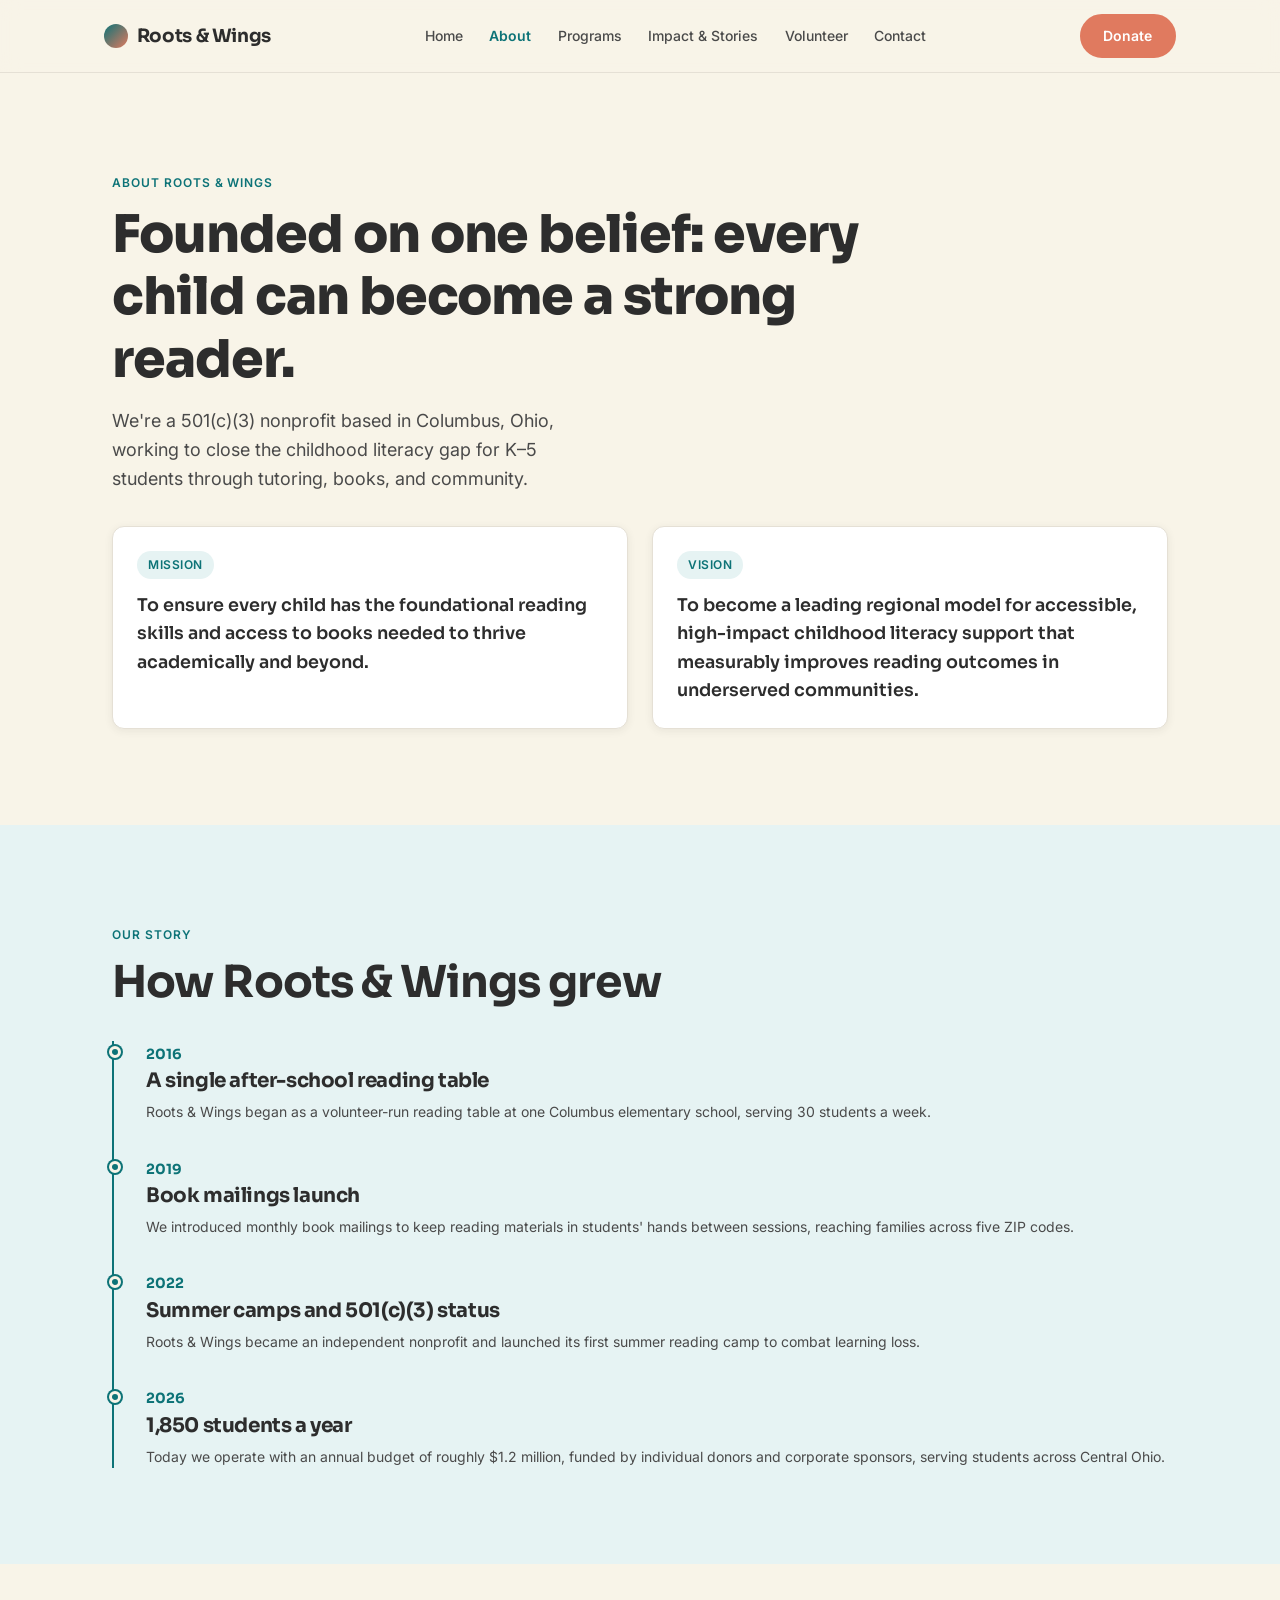
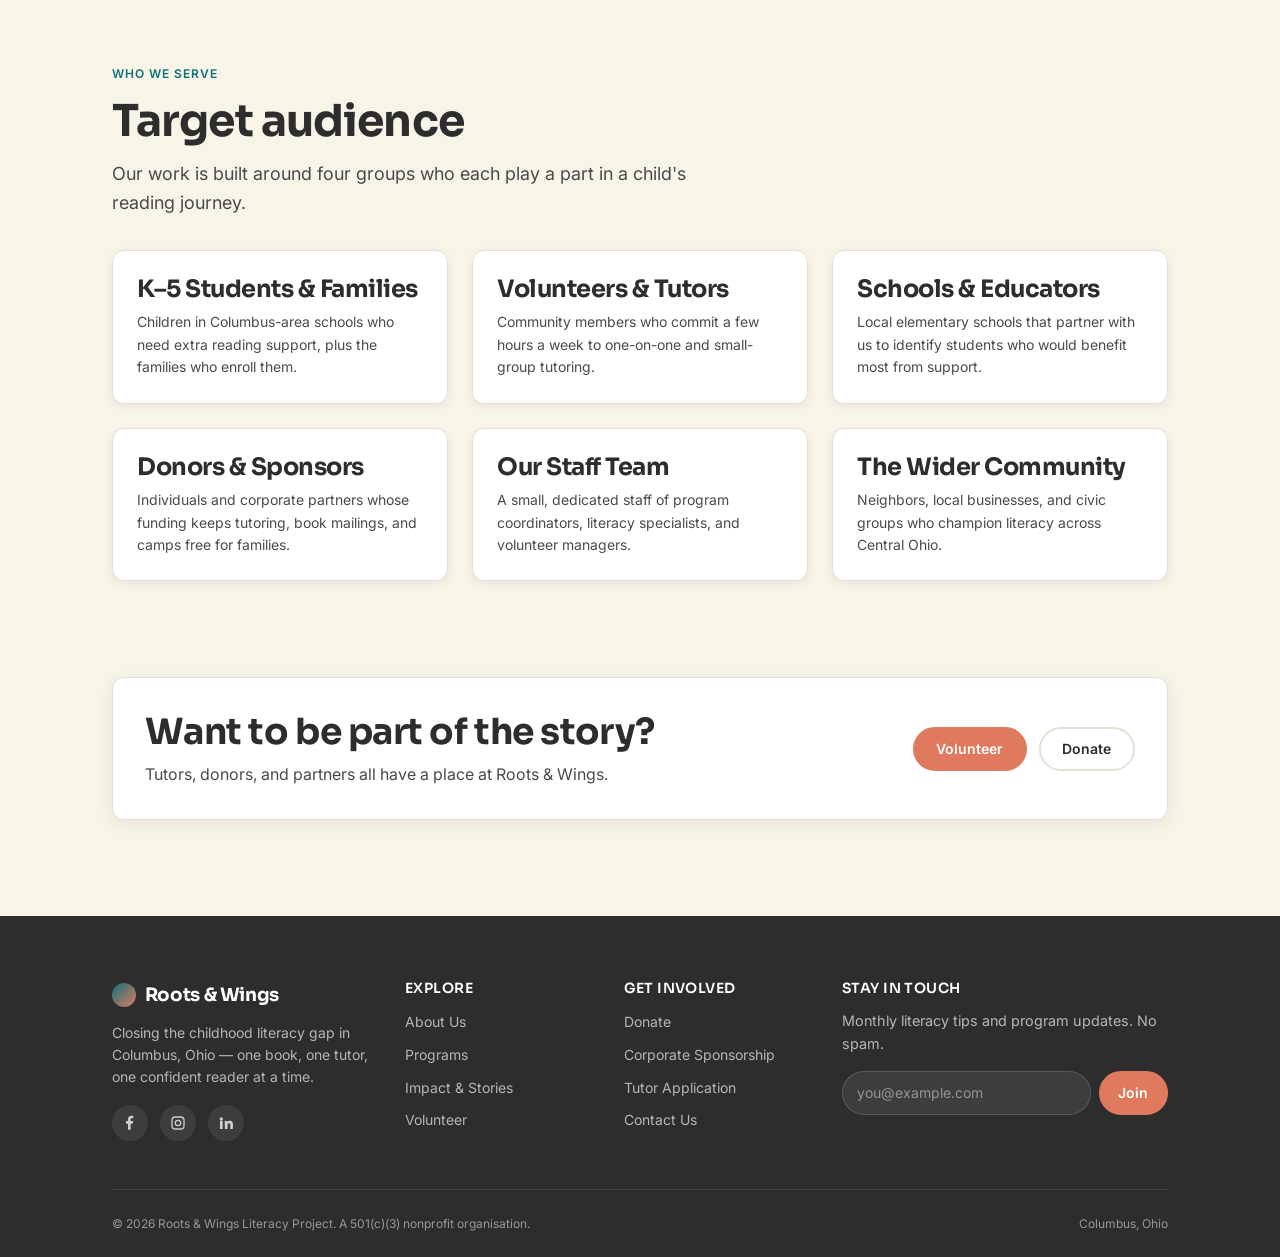
==== roots-and-wings-literacy-project/about.html @ 6bbbf85e "Add files via upload" ====
<!DOCTYPE html>
<html lang="en">
<head>
<meta charset="UTF-8">
<meta name="viewport" content="width=device-width, initial-scale=1.0">
<title>About Us — Roots &amp; Wings Literacy Project</title>
<meta name="description" content="Learn about Roots & Wings Literacy Project's history, mission, vision, and the team working to close the childhood literacy gap in Columbus, Ohio.">
<link rel="preconnect" href="https://fonts.googleapis.com">
<link rel="preconnect" href="https://fonts.gstatic.com" crossorigin>
<link href="https://fonts.googleapis.com/css2?family=Sora:wght@600;700;800&family=Inter:wght@400;500;600&display=swap" rel="stylesheet">
<link rel="stylesheet" href="css/style.css">
</head>
<body>

<header class="site-header">
  <nav class="nav">
    <a href="index.html" class="brand"><span class="brand-mark" aria-hidden="true"></span>Roots &amp; Wings</a>
    <button class="nav-toggle" aria-label="Toggle navigation menu" aria-expanded="false">
      <span></span><span></span><span></span>
    </button>
    <ul class="nav-links">
      <li><a href="index.html">Home</a></li>
      <li><a href="about.html" aria-current="page">About</a></li>
      <li><a href="programs.html">Programs</a></li>
      <li><a href="impact.html">Impact &amp; Stories</a></li>
      <li><a href="volunteer.html">Volunteer</a></li>
      <li><a href="contact.html">Contact</a></li>
    </ul>
    <div class="nav-cta">
      <a href="donate.html" class="btn btn-primary">Donate</a>
    </div>
  </nav>
</header>

<main>

  <section class="hero" style="padding-bottom:2rem;">
    <div class="container">
      <span class="eyebrow">About Roots &amp; Wings</span>
      <h1 style="max-width:20ch;">Founded on one belief: every child can become a strong reader.</h1>
      <p class="lede">We're a 501(c)(3) nonprofit based in Columbus, Ohio, working to close the childhood literacy gap for K–5 students through tutoring, books, and community.</p>
    </div>
  </section>

  <section class="section" style="padding-top:0;">
    <div class="container grid grid-2">
      <div class="card reveal">
        <span class="tag">Mission</span>
        <p style="font-size:1.1rem; font-family:var(--font-display); font-weight:600; color:var(--charcoal);">To ensure every child has the foundational reading skills and access to books needed to thrive academically and beyond.</p>
      </div>
      <div class="card reveal">
        <span class="tag">Vision</span>
        <p style="font-size:1.1rem; font-family:var(--font-display); font-weight:600; color:var(--charcoal);">To become a leading regional model for accessible, high-impact childhood literacy support that measurably improves reading outcomes in underserved communities.</p>
      </div>
    </div>
  </section>

  <section class="section section--tint">
    <div class="container">
      <div class="section-head reveal">
        <span class="eyebrow">Our story</span>
        <h2>How Roots &amp; Wings grew</h2>
      </div>
      <div class="timeline reveal">
        <div class="timeline-item">
          <span class="year">2016</span>
          <h3>A single after-school reading table</h3>
          <p>Roots &amp; Wings began as a volunteer-run reading table at one Columbus elementary school, serving 30 students a week.</p>
        </div>
        <div class="timeline-item">
          <span class="year">2019</span>
          <h3>Book mailings launch</h3>
          <p>We introduced monthly book mailings to keep reading materials in students' hands between sessions, reaching families across five ZIP codes.</p>
        </div>
        <div class="timeline-item">
          <span class="year">2022</span>
          <h3>Summer camps and 501(c)(3) status</h3>
          <p>Roots &amp; Wings became an independent nonprofit and launched its first summer reading camp to combat learning loss.</p>
        </div>
        <div class="timeline-item">
          <span class="year">2026</span>
          <h3>1,850 students a year</h3>
          <p>Today we operate with an annual budget of roughly $1.2 million, funded by individual donors and corporate sponsors, serving students across Central Ohio.</p>
        </div>
      </div>
    </div>
  </section>

  <section class="section">
    <div class="container">
      <div class="section-head reveal">
        <span class="eyebrow">Who we serve</span>
        <h2>Target audience</h2>
        <p>Our work is built around four groups who each play a part in a child's reading journey.</p>
      </div>
      <div class="grid grid-3">
        <div class="card reveal">
          <h3>K–5 Students &amp; Families</h3>
          <p>Children in Columbus-area schools who need extra reading support, plus the families who enroll them.</p>
        </div>
        <div class="card reveal">
          <h3>Volunteers &amp; Tutors</h3>
          <p>Community members who commit a few hours a week to one-on-one and small-group tutoring.</p>
        </div>
        <div class="card reveal">
          <h3>Schools &amp; Educators</h3>
          <p>Local elementary schools that partner with us to identify students who would benefit most from support.</p>
        </div>
        <div class="card reveal">
          <h3>Donors &amp; Sponsors</h3>
          <p>Individuals and corporate partners whose funding keeps tutoring, book mailings, and camps free for families.</p>
        </div>
        <div class="card reveal">
          <h3>Our Staff Team</h3>
          <p>A small, dedicated staff of program coordinators, literacy specialists, and volunteer managers.</p>
        </div>
        <div class="card reveal">
          <h3>The Wider Community</h3>
          <p>Neighbors, local businesses, and civic groups who champion literacy across Central Ohio.</p>
        </div>
      </div>
    </div>
  </section>

  <section class="section" style="padding-top:0;">
    <div class="container">
      <div class="cta-band reveal">
        <div>
          <h2>Want to be part of the story?</h2>
          <p>Tutors, donors, and partners all have a place at Roots &amp; Wings.</p>
        </div>
        <div class="hero-actions" style="margin-top:0;">
          <a href="volunteer.html" class="btn btn-primary">Volunteer</a>
          <a href="donate.html" class="btn btn-outline">Donate</a>
        </div>
      </div>
    </div>
  </section>

</main>

<footer class="site-footer">
  <div class="container">
    <div class="footer-grid">
      <div>
        <a href="index.html" class="brand"><span class="brand-mark" aria-hidden="true"></span>Roots &amp; Wings</a>
        <p style="max-width:32ch;">Closing the childhood literacy gap in Columbus, Ohio — one book, one tutor, one confident reader at a time.</p>
        <div class="social-row">
          <a href="#" aria-label="Facebook"><svg width="16" height="16" viewBox="0 0 24 24" fill="currentColor"><path d="M13 22v-9h3l1-4h-4V6.5C13 5.5 13.4 5 14.6 5H17V1.2C16.6 1.1 15.3 1 14 1c-3 0-5 1.8-5 5.2V9H6v4h3v9z"/></svg></a>
          <a href="#" aria-label="Instagram"><svg width="16" height="16" viewBox="0 0 24 24" fill="none" stroke="currentColor" stroke-width="2"><rect x="3" y="3" width="18" height="18" rx="5"/><circle cx="12" cy="12" r="4"/><circle cx="17.5" cy="6.5" r="0.6" fill="currentColor" stroke="none"/></svg></a>
          <a href="#" aria-label="LinkedIn"><svg width="16" height="16" viewBox="0 0 24 24" fill="currentColor"><path d="M4.98 3.5a2.5 2.5 0 1 1 0 5 2.5 2.5 0 0 1 0-5zM3 9h4v12H3zM10 9h3.8v1.7h.05c.53-1 1.83-2 3.77-2 4.03 0 4.78 2.65 4.78 6.1V21h-4v-5.6c0-1.35-.02-3.1-1.89-3.1-1.9 0-2.19 1.48-2.19 3v5.7h-4z"/></svg></a>
        </div>
      </div>
      <div>
        <h4>Explore</h4>
        <ul class="footer-links">
          <li><a href="about.html">About Us</a></li>
          <li><a href="programs.html">Programs</a></li>
          <li><a href="impact.html">Impact &amp; Stories</a></li>
          <li><a href="volunteer.html">Volunteer</a></li>
        </ul>
      </div>
      <div>
        <h4>Get Involved</h4>
        <ul class="footer-links">
          <li><a href="donate.html">Donate</a></li>
          <li><a href="donate.html#sponsor">Corporate Sponsorship</a></li>
          <li><a href="volunteer.html">Tutor Application</a></li>
          <li><a href="contact.html">Contact Us</a></li>
        </ul>
      </div>
      <div>
        <h4>Stay in touch</h4>
        <p style="font-size:0.9rem;">Monthly literacy tips and program updates. No spam.</p>
        <form class="newsletter-row" data-demo-form>
          <label for="footer-email" class="visually-hidden">Email address</label>
          <input type="email" id="footer-email" placeholder="you@example.com" required>
          <button type="submit" class="btn btn-primary" style="padding:0.6rem 1.1rem;">Join</button>
        </form>
      </div>
    </div>
    <div class="footer-bottom">
      <span>&copy; 2026 Roots &amp; Wings Literacy Project. A 501(c)(3) nonprofit organisation.</span>
      <span>Columbus, Ohio</span>
    </div>
  </div>
</footer>

<script src="js/main.js"></script>
</body>
</html>
---- roots-and-wings-literacy-project/css/style.css ----
/* ============================================================
   Roots & Wings Literacy Project — External Stylesheet
   Part 2: CSS Styling & Responsive Design
   ============================================================ */

/* ------------------------------------------------------------
   1. CSS RESET (consistent cross-browser baseline)
   ------------------------------------------------------------ */
*,
*::before,
*::after {
  box-sizing: border-box;
  margin: 0;
  padding: 0;
}

html {
  scroll-behavior: smooth;
  -webkit-text-size-adjust: 100%;
}

body {
  min-height: 100vh;
  line-height: 1.6;
  -webkit-font-smoothing: antialiased;
  -moz-osx-font-smoothing: grayscale;
}

img,
picture,
video,
iframe {
  max-width: 100%;
  display: block;
}

ul,
ol {
  list-style: none;
}

a {
  text-decoration: none;
  color: inherit;
}

button,
input,
select,
textarea {
  font: inherit;
  color: inherit;
  border: none;
  background: none;
}

button {
  cursor: pointer;
}

/* ------------------------------------------------------------
   2. DESIGN TOKENS (base style / colour scheme)
   ------------------------------------------------------------ */
:root {
  /* Brand colours (from Proposal 1) */
  --teal: #0D7377;
  --teal-dark: #095456;
  --teal-tint: #E6F3F3;
  --cream: #F8F4E8;
  --coral: #E07A5F;
  --coral-dark: #C45A3F;
  --charcoal: #2D2D2D;
  --charcoal-soft: #4A4A4A;
  --white: #FFFFFF;
  --off-white: #FAFAF7;
  --border: #E5E0D5;
  --shadow: rgba(45, 45, 45, 0.08);
  --shadow-md: rgba(45, 45, 45, 0.12);

  /* Typography */
  --font-display: "Sora", system-ui, sans-serif;
  --font-body: "Inter", system-ui, sans-serif;

  /* Fluid type scale (relative units) */
  --text-xs: 0.75rem;
  --text-sm: 0.875rem;
  --text-base: 1rem;
  --text-md: 1.125rem;
  --text-lg: 1.25rem;
  --text-xl: 1.5rem;
  --text-2xl: clamp(1.75rem, 2.5vw + 1rem, 2.25rem);
  --text-3xl: clamp(2rem, 3vw + 1rem, 2.75rem);
  --text-4xl: clamp(2.25rem, 4vw + 1rem, 3.25rem);

  /* Spacing (relative) */
  --space-1: 0.25rem;
  --space-2: 0.5rem;
  --space-3: 0.75rem;
  --space-4: 1rem;
  --space-5: 1.5rem;
  --space-6: 2rem;
  --space-7: 3rem;
  --space-8: 4rem;
  --space-9: 6rem;

  /* Layout */
  --container: 1120px;
  --radius: 12px;
  --radius-sm: 8px;
  --radius-full: 999px;
  --header-h: 4.25rem;
  --transition: 0.2s ease;
}

/* ------------------------------------------------------------
   3. BASE STYLES
   ------------------------------------------------------------ */
body {
  font-family: var(--font-body);
  font-size: var(--text-base);
  font-weight: 400;
  color: var(--charcoal);
  background-color: var(--cream);
}

h1, h2, h3, h4, h5, h6 {
  font-family: var(--font-display);
  font-weight: 700;
  line-height: 1.2;
  letter-spacing: -0.02em;
  color: var(--charcoal);
}

h1 { font-size: var(--text-4xl); font-weight: 800; }
h2 { font-size: var(--text-3xl); }
h3 { font-size: var(--text-xl); }
h4 { font-size: var(--text-lg); font-weight: 600; }

p {
  margin-bottom: var(--space-4);
  color: var(--charcoal-soft);
}

p:last-child { margin-bottom: 0; }

ul:not(.nav-links):not(.footer-links) {
  list-style: disc;
  padding-left: 1.25rem;
  margin-bottom: var(--space-4);
}

ul:not(.nav-links):not(.footer-links) li {
  margin-bottom: var(--space-2);
  color: var(--charcoal-soft);
}

strong { font-weight: 600; color: var(--charcoal); }

.visually-hidden {
  position: absolute;
  width: 1px;
  height: 1px;
  padding: 0;
  margin: -1px;
  overflow: hidden;
  clip: path(rect(0 0 0 0));
  white-space: nowrap;
  border: 0;
}

/* ------------------------------------------------------------
   4. LAYOUT UTILITIES
   ------------------------------------------------------------ */
.container {
  width: 100%;
  max-width: var(--container);
  margin-inline: auto;
  padding-inline: var(--space-5);
}

.grid {
  display: grid;
  gap: var(--space-5);
}

.grid-2 {
  grid-template-columns: 1fr;
}

.grid-3 {
  grid-template-columns: 1fr;
}

.section {
  padding-block: var(--space-8);
}

.section--tint {
  background-color: var(--teal-tint);
}

.section--dark {
  background-color: var(--teal);
  color: var(--white);
}

.section--dark h2,
.section--dark .label,
.section--dark .num {
  color: var(--white);
}

.section-head {
  margin-bottom: var(--space-6);
  max-width: 40rem;
}

.section-head--center {
  text-align: center;
  margin-inline: auto;
}

.section-head p {
  margin-top: var(--space-3);
  font-size: var(--text-md);
}

.eyebrow {
  display: inline-block;
  font-family: var(--font-body);
  font-size: var(--text-xs);
  font-weight: 600;
  letter-spacing: 0.08em;
  text-transform: uppercase;
  color: var(--teal);
  margin-bottom: var(--space-3);
}

.section--dark .eyebrow {
  color: var(--teal-tint);
}

.tag {
  display: inline-block;
  font-size: var(--text-xs);
  font-weight: 600;
  letter-spacing: 0.04em;
  text-transform: uppercase;
  color: var(--teal);
  background: var(--teal-tint);
  padding: 0.3rem 0.7rem;
  border-radius: var(--radius-full);
  margin-bottom: var(--space-3);
}

/* ------------------------------------------------------------
   5. HEADER / NAVIGATION
   ------------------------------------------------------------ */
.site-header {
  position: sticky;
  top: 0;
  z-index: 100;
  background: rgba(248, 244, 232, 0.92);
  backdrop-filter: blur(10px);
  -webkit-backdrop-filter: blur(10px);
  border-bottom: 1px solid var(--border);
}

.nav {
  display: flex;
  align-items: center;
  justify-content: space-between;
  max-width: var(--container);
  margin-inline: auto;
  padding: 0.85rem var(--space-5);
  gap: var(--space-4);
  min-height: var(--header-h);
}

.brand {
  display: inline-flex;
  align-items: center;
  gap: 0.55rem;
  font-family: var(--font-display);
  font-weight: 700;
  font-size: 1.15rem;
  color: var(--charcoal);
  letter-spacing: -0.02em;
  flex-shrink: 0;
}

.brand:hover { color: var(--teal); }

.brand-mark {
  display: inline-block;
  width: 1.5rem;
  height: 1.5rem;
  border-radius: 50%;
  background: linear-gradient(135deg, var(--teal) 0%, var(--coral) 100%);
  flex-shrink: 0;
}

.nav-links {
  display: none;
  align-items: center;
  gap: 0.15rem;
}

.nav-links a {
  display: block;
  padding: 0.45rem 0.75rem;
  font-size: var(--text-sm);
  font-weight: 500;
  color: var(--charcoal-soft);
  border-radius: var(--radius-sm);
  transition: color var(--transition), background var(--transition);
}

.nav-links a:hover,
.nav-links a:focus-visible {
  color: var(--teal);
  background: var(--teal-tint);
  outline: none;
}

.nav-links a[aria-current="page"] {
  color: var(--teal);
  font-weight: 600;
}

.nav-cta {
  display: none;
}

.nav-toggle {
  display: flex;
  flex-direction: column;
  justify-content: center;
  gap: 5px;
  width: 2.5rem;
  height: 2.5rem;
  padding: 0.4rem;
  border-radius: var(--radius-sm);
  transition: background var(--transition);
}

.nav-toggle:hover,
.nav-toggle:focus-visible {
  background: var(--teal-tint);
  outline: none;
}

.nav-toggle span {
  display: block;
  height: 2px;
  width: 100%;
  background: var(--charcoal);
  border-radius: 2px;
  transition: transform var(--transition), opacity var(--transition);
}

.nav-toggle[aria-expanded="true"] span:nth-child(1) {
  transform: translateY(7px) rotate(45deg);
}
.nav-toggle[aria-expanded="true"] span:nth-child(2) {
  opacity: 0;
}
.nav-toggle[aria-expanded="true"] span:nth-child(3) {
  transform: translateY(-7px) rotate(-45deg);
}

/* Mobile nav open state */
.nav-links.is-open {
  display: flex;
  flex-direction: column;
  position: absolute;
  top: 100%;
  left: 0;
  right: 0;
  background: var(--cream);
  border-bottom: 1px solid var(--border);
  padding: var(--space-4) var(--space-5);
  gap: 0.25rem;
  box-shadow: 0 8px 24px var(--shadow-md);
}

.nav-links.is-open a {
  padding: 0.75rem 1rem;
  font-size: var(--text-base);
}

/* ------------------------------------------------------------
   6. BUTTONS
   ------------------------------------------------------------ */
.btn {
  display: inline-flex;
  align-items: center;
  justify-content: center;
  gap: 0.4rem;
  padding: 0.7rem 1.35rem;
  font-family: var(--font-body);
  font-size: var(--text-sm);
  font-weight: 600;
  line-height: 1.3;
  border-radius: var(--radius-full);
  border: 2px solid transparent;
  transition: background var(--transition), color var(--transition),
              border-color var(--transition), box-shadow var(--transition),
              transform var(--transition);
  white-space: nowrap;
}

.btn:focus-visible {
  outline: 2px solid var(--teal);
  outline-offset: 2px;
}

.btn:active {
  transform: scale(0.98);
}

.btn-primary {
  background: var(--coral);
  color: var(--white);
  border-color: var(--coral);
}

.btn-primary:hover {
  background: var(--coral-dark);
  border-color: var(--coral-dark);
  box-shadow: 0 4px 14px rgba(224, 122, 95, 0.35);
}

.btn-teal {
  background: var(--teal);
  color: var(--white);
  border-color: var(--teal);
}

.btn-teal:hover {
  background: var(--teal-dark);
  border-color: var(--teal-dark);
  box-shadow: 0 4px 14px rgba(13, 115, 119, 0.3);
}

.btn-ghost {
  background: transparent;
  color: var(--teal);
  border-color: var(--teal);
}

.btn-ghost:hover {
  background: var(--teal-tint);
}

.btn-outline {
  background: transparent;
  color: var(--charcoal);
  border-color: var(--border);
}

.btn-outline:hover {
  border-color: var(--charcoal);
  background: var(--white);
}

/* ------------------------------------------------------------
   7. HERO
   ------------------------------------------------------------ */
.hero {
  padding-block: var(--space-8) var(--space-7);
}

.hero-grid {
  display: grid;
  gap: var(--space-6);
  align-items: center;
}

.hero h1 {
  margin-bottom: var(--space-4);
  max-width: 18ch;
}

.lede {
  font-size: var(--text-md);
  color: var(--charcoal-soft);
  max-width: 42ch;
  margin-bottom: var(--space-5);
}

.hero-actions {
  display: flex;
  flex-wrap: wrap;
  gap: var(--space-3);
  margin-top: var(--space-5);
}

/* Decorative book stack (homepage) */
.book-stack {
  display: none;
  position: relative;
  width: 100%;
  max-width: 320px;
  height: 280px;
  margin-inline: auto;
}

.book-stack .page {
  position: absolute;
  width: 70%;
  height: 85%;
  border-radius: 4px 12px 12px 4px;
  box-shadow: 0 8px 24px var(--shadow-md);
}

.book-stack .p1 {
  background: linear-gradient(160deg, var(--teal) 0%, var(--teal-dark) 100%);
  left: 8%;
  top: 8%;
  transform: rotate(-8deg);
}

.book-stack .p2 {
  background: linear-gradient(160deg, var(--coral) 0%, var(--coral-dark) 100%);
  left: 18%;
  top: 4%;
  transform: rotate(2deg);
  z-index: 1;
}

.book-stack .p3 {
  background: linear-gradient(160deg, #F4E8C8 0%, #E8D9A8 100%);
  left: 28%;
  top: 0;
  transform: rotate(10deg);
  z-index: 2;
  border: 1px solid #D4C48A;
}

/* ------------------------------------------------------------
   8. CARDS
   ------------------------------------------------------------ */
.card {
  background: var(--white);
  border: 1px solid var(--border);
  border-radius: var(--radius);
  padding: var(--space-5);
  box-shadow: 0 2px 8px var(--shadow);
  transition: box-shadow var(--transition), transform var(--transition);
}

.card:hover {
  box-shadow: 0 8px 24px var(--shadow-md);
  transform: translateY(-2px);
}

.card h3 {
  margin-bottom: var(--space-2);
}

.card p {
  font-size: var(--text-sm);
}

.card a:not(.btn) {
  display: inline-block;
  margin-top: var(--space-3);
  font-size: var(--text-sm);
  font-weight: 600;
  color: var(--teal);
}

.card a:not(.btn):hover {
  color: var(--teal-dark);
  text-decoration: underline;
}

.program-icon {
  display: inline-flex;
  align-items: center;
  justify-content: center;
  width: 2.75rem;
  height: 2.75rem;
  border-radius: var(--radius-sm);
  background: var(--teal-tint);
  color: var(--teal);
  margin-bottom: var(--space-3);
}

.mt-0 { margin-top: 0; }

/* ------------------------------------------------------------
   9. STATS
   ------------------------------------------------------------ */
.stat-row {
  display: grid;
  grid-template-columns: 1fr 1fr;
  gap: var(--space-5);
  text-align: center;
}

.stat .num {
  display: block;
  font-family: var(--font-display);
  font-size: var(--text-2xl);
  font-weight: 800;
  color: var(--teal);
  letter-spacing: -0.03em;
  line-height: 1.1;
}

.section--dark .stat .num {
  color: var(--white);
}

.stat .label {
  display: block;
  font-size: var(--text-sm);
  color: var(--charcoal-soft);
  margin-top: var(--space-2);
  line-height: 1.35;
}

.section--dark .stat .label {
  color: rgba(255, 255, 255, 0.85);
}

/* ------------------------------------------------------------
   10. QUOTE / BLOCKQUOTE
   ------------------------------------------------------------ */
.quote {
  font-family: var(--font-display);
  font-size: var(--text-lg);
  font-weight: 600;
  line-height: 1.45;
  color: var(--charcoal);
  border-left: 3px solid var(--coral);
  padding-left: var(--space-4);
  margin-bottom: var(--space-4);
}

.quote cite {
  display: block;
  margin-top: var(--space-3);
  font-family: var(--font-body);
  font-size: var(--text-sm);
  font-weight: 500;
  font-style: normal;
  color: var(--charcoal-soft);
}

/* ------------------------------------------------------------
   11. TIMELINE (About page)
   ------------------------------------------------------------ */
.timeline {
  position: relative;
  padding-left: var(--space-6);
  border-left: 2px solid var(--teal);
}

.timeline-item {
  position: relative;
  padding-bottom: var(--space-6);
}

.timeline-item:last-child {
  padding-bottom: 0;
}

.timeline-item::before {
  content: "";
  position: absolute;
  left: calc(-1 * var(--space-6) - 5px);
  top: 0.35rem;
  width: 12px;
  height: 12px;
  border-radius: 50%;
  background: var(--teal);
  border: 3px solid var(--cream);
  box-shadow: 0 0 0 2px var(--teal);
}

.timeline-item .year {
  display: inline-block;
  font-family: var(--font-display);
  font-size: var(--text-sm);
  font-weight: 700;
  color: var(--teal);
  margin-bottom: var(--space-1);
}

.timeline-item h3 {
  margin-bottom: var(--space-2);
  font-size: var(--text-lg);
}

.timeline-item p {
  font-size: var(--text-sm);
  margin-bottom: 0;
}

/* ------------------------------------------------------------
   12. CTA BAND
   ------------------------------------------------------------ */
.cta-band {
  display: flex;
  flex-direction: column;
  gap: var(--space-5);
  align-items: flex-start;
  background: var(--white);
  border: 1px solid var(--border);
  border-radius: var(--radius);
  padding: var(--space-6);
  box-shadow: 0 4px 16px var(--shadow);
}

.cta-band h2 {
  margin-bottom: var(--space-2);
  font-size: var(--text-2xl);
}

.cta-band p {
  margin-bottom: 0;
}

/* ------------------------------------------------------------
   13. FORMS
   ------------------------------------------------------------ */
.form-card {
  background: var(--white);
  border: 1px solid var(--border);
  border-radius: var(--radius);
  padding: var(--space-5);
  box-shadow: 0 4px 16px var(--shadow);
}

.form-card h3 {
  margin-bottom: var(--space-5);
}

.field {
  margin-bottom: var(--space-4);
}

.field label {
  display: block;
  font-size: var(--text-sm);
  font-weight: 600;
  color: var(--charcoal);
  margin-bottom: var(--space-2);
}

.field input,
.field select,
.field textarea {
  width: 100%;
  padding: 0.7rem 0.9rem;
  background: var(--off-white);
  border: 1px solid var(--border);
  border-radius: var(--radius-sm);
  transition: border-color var(--transition), box-shadow var(--transition);
}

.field input:focus,
.field select:focus,
.field textarea:focus {
  outline: none;
  border-color: var(--teal);
  box-shadow: 0 0 0 3px rgba(13, 115, 119, 0.15);
  background: var(--white);
}

.field textarea {
  resize: vertical;
  min-height: 100px;
}

.field-row {
  display: grid;
  grid-template-columns: 1fr;
  gap: var(--space-4);
}

.radio-group {
  display: flex;
  flex-wrap: wrap;
  gap: var(--space-4);
}

.radio-group label {
  display: inline-flex;
  align-items: center;
  gap: 0.4rem;
  font-weight: 500;
  cursor: pointer;
}

.radio-group input[type="radio"] {
  width: 1.1rem;
  height: 1.1rem;
  accent-color: var(--teal);
}

.amount-group {
  display: flex;
  flex-wrap: wrap;
  gap: var(--space-2);
  margin-bottom: var(--space-3);
}

.amount-btn {
  padding: 0.55rem 1rem;
  font-size: var(--text-sm);
  font-weight: 600;
  border: 2px solid var(--border);
  border-radius: var(--radius-full);
  background: var(--off-white);
  color: var(--charcoal);
  transition: all var(--transition);
}

.amount-btn:hover,
.amount-btn:focus-visible {
  border-color: var(--teal);
  color: var(--teal);
  outline: none;
}

.amount-btn.active {
  background: var(--teal);
  border-color: var(--teal);
  color: var(--white);
}

.form-note {
  font-size: var(--text-xs);
  color: var(--charcoal-soft);
  line-height: 1.5;
}

/* ------------------------------------------------------------
   14. CONTACT DETAILS & MAPS
   ------------------------------------------------------------ */
.contact-detail {
  display: flex;
  align-items: flex-start;
  gap: var(--space-3);
  margin-bottom: var(--space-4);
  font-size: var(--text-sm);
}

.contact-detail .icn {
  display: inline-flex;
  align-items: center;
  justify-content: center;
  width: 2.25rem;
  height: 2.25rem;
  border-radius: var(--radius-sm);
  background: var(--teal-tint);
  color: var(--teal);
  flex-shrink: 0;
}

.map-embed {
  border-radius: var(--radius);
  overflow: hidden;
  border: 1px solid var(--border);
  aspect-ratio: 16 / 10;
}

.map-embed iframe {
  width: 100%;
  height: 100%;
  border: 0;
}

/* ------------------------------------------------------------
   15. FOOTER
   ------------------------------------------------------------ */
.site-footer {
  background: var(--charcoal);
  color: rgba(255, 255, 255, 0.8);
  padding-block: var(--space-8) var(--space-5);
  margin-top: auto;
}

.site-footer .brand {
  color: var(--white);
  margin-bottom: var(--space-3);
}

.site-footer .brand:hover {
  color: var(--teal-tint);
}

.site-footer p {
  color: rgba(255, 255, 255, 0.65);
  font-size: var(--text-sm);
}

.footer-grid {
  display: grid;
  grid-template-columns: 1fr;
  gap: var(--space-6);
  margin-bottom: var(--space-7);
}

.site-footer h4 {
  color: var(--white);
  font-size: var(--text-sm);
  font-weight: 600;
  letter-spacing: 0.03em;
  text-transform: uppercase;
  margin-bottom: var(--space-3);
}

.footer-links {
  display: flex;
  flex-direction: column;
  gap: 0.45rem;
}

.footer-links a {
  font-size: var(--text-sm);
  color: rgba(255, 255, 255, 0.65);
  transition: color var(--transition);
}

.footer-links a:hover {
  color: var(--white);
}

.social-row {
  display: flex;
  gap: var(--space-3);
  margin-top: var(--space-4);
}

.social-row a {
  display: inline-flex;
  align-items: center;
  justify-content: center;
  width: 2.25rem;
  height: 2.25rem;
  border-radius: 50%;
  background: rgba(255, 255, 255, 0.08);
  color: rgba(255, 255, 255, 0.75);
  transition: background var(--transition), color var(--transition);
}

.social-row a:hover {
  background: var(--teal);
  color: var(--white);
}

.newsletter-row {
  display: flex;
  gap: var(--space-2);
  margin-top: var(--space-3);
}

.newsletter-row input {
  flex: 1;
  min-width: 0;
  padding: 0.6rem 0.9rem;
  background: rgba(255, 255, 255, 0.08);
  border: 1px solid rgba(255, 255, 255, 0.15);
  border-radius: var(--radius-full);
  color: var(--white);
  font-size: var(--text-sm);
}

.newsletter-row input::placeholder {
  color: rgba(255, 255, 255, 0.45);
}

.newsletter-row input:focus {
  outline: none;
  border-color: var(--teal);
  background: rgba(255, 255, 255, 0.12);
}

.footer-bottom {
  display: flex;
  flex-direction: column;
  gap: var(--space-2);
  padding-top: var(--space-5);
  border-top: 1px solid rgba(255, 255, 255, 0.1);
  font-size: var(--text-xs);
  color: rgba(255, 255, 255, 0.5);
}

/* ------------------------------------------------------------
   16. SCROLL REVEAL (JS-enhanced)
   ------------------------------------------------------------ */
.reveal {
  opacity: 0;
  transform: translateY(18px);
  transition: opacity 0.55s ease, transform 0.55s ease;
}

.reveal.is-visible {
  opacity: 1;
  transform: translateY(0);
}

/* ------------------------------------------------------------
   17. RESPONSIVE — TABLET (≥640px)
   ------------------------------------------------------------ */
@media (min-width: 640px) {
  .grid-2 {
    grid-template-columns: 1fr 1fr;
  }

  .grid-3 {
    grid-template-columns: 1fr 1fr;
  }

  .stat-row {
    grid-template-columns: repeat(4, 1fr);
  }

  .field-row {
    grid-template-columns: 1fr 1fr;
  }

  .footer-grid {
    grid-template-columns: 1fr 1fr;
  }

  .cta-band {
    flex-direction: row;
    align-items: center;
    justify-content: space-between;
  }

  .book-stack {
    display: block;
  }
}

/* ------------------------------------------------------------
   18. RESPONSIVE — DESKTOP (≥880px)
   ------------------------------------------------------------ */
@media (min-width: 880px) {
  .nav-toggle {
    display: none;
  }

  .nav-links {
    display: flex;
  }

  .nav-cta {
    display: block;
  }

  .grid-3 {
    grid-template-columns: repeat(3, 1fr);
  }

  .hero-grid {
    grid-template-columns: 1.15fr 0.85fr;
  }

  .footer-grid {
    grid-template-columns: 1.4fr 1fr 1fr 1.2fr;
  }

  .footer-bottom {
    flex-direction: row;
    justify-content: space-between;
  }

  .section {
    padding-block: var(--space-9);
  }

  .hero {
    padding-block: var(--space-9) var(--space-8);
  }
}

/* ------------------------------------------------------------
   19. RESPONSIVE — LARGE DESKTOP (≥1100px)
   ------------------------------------------------------------ */
@media (min-width: 1100px) {
  .container {
    padding-inline: var(--space-6);
  }
}

/* ------------------------------------------------------------
   20. REDUCED MOTION
   ------------------------------------------------------------ */
@media (prefers-reduced-motion: reduce) {
  html { scroll-behavior: auto; }
  *,
  *::before,
  *::after {
    animation-duration: 0.01ms !important;
    animation-iteration-count: 1 !important;
    transition-duration: 0.01ms !important;
  }
  .reveal {
    opacity: 1;
    transform: none;
  }
}
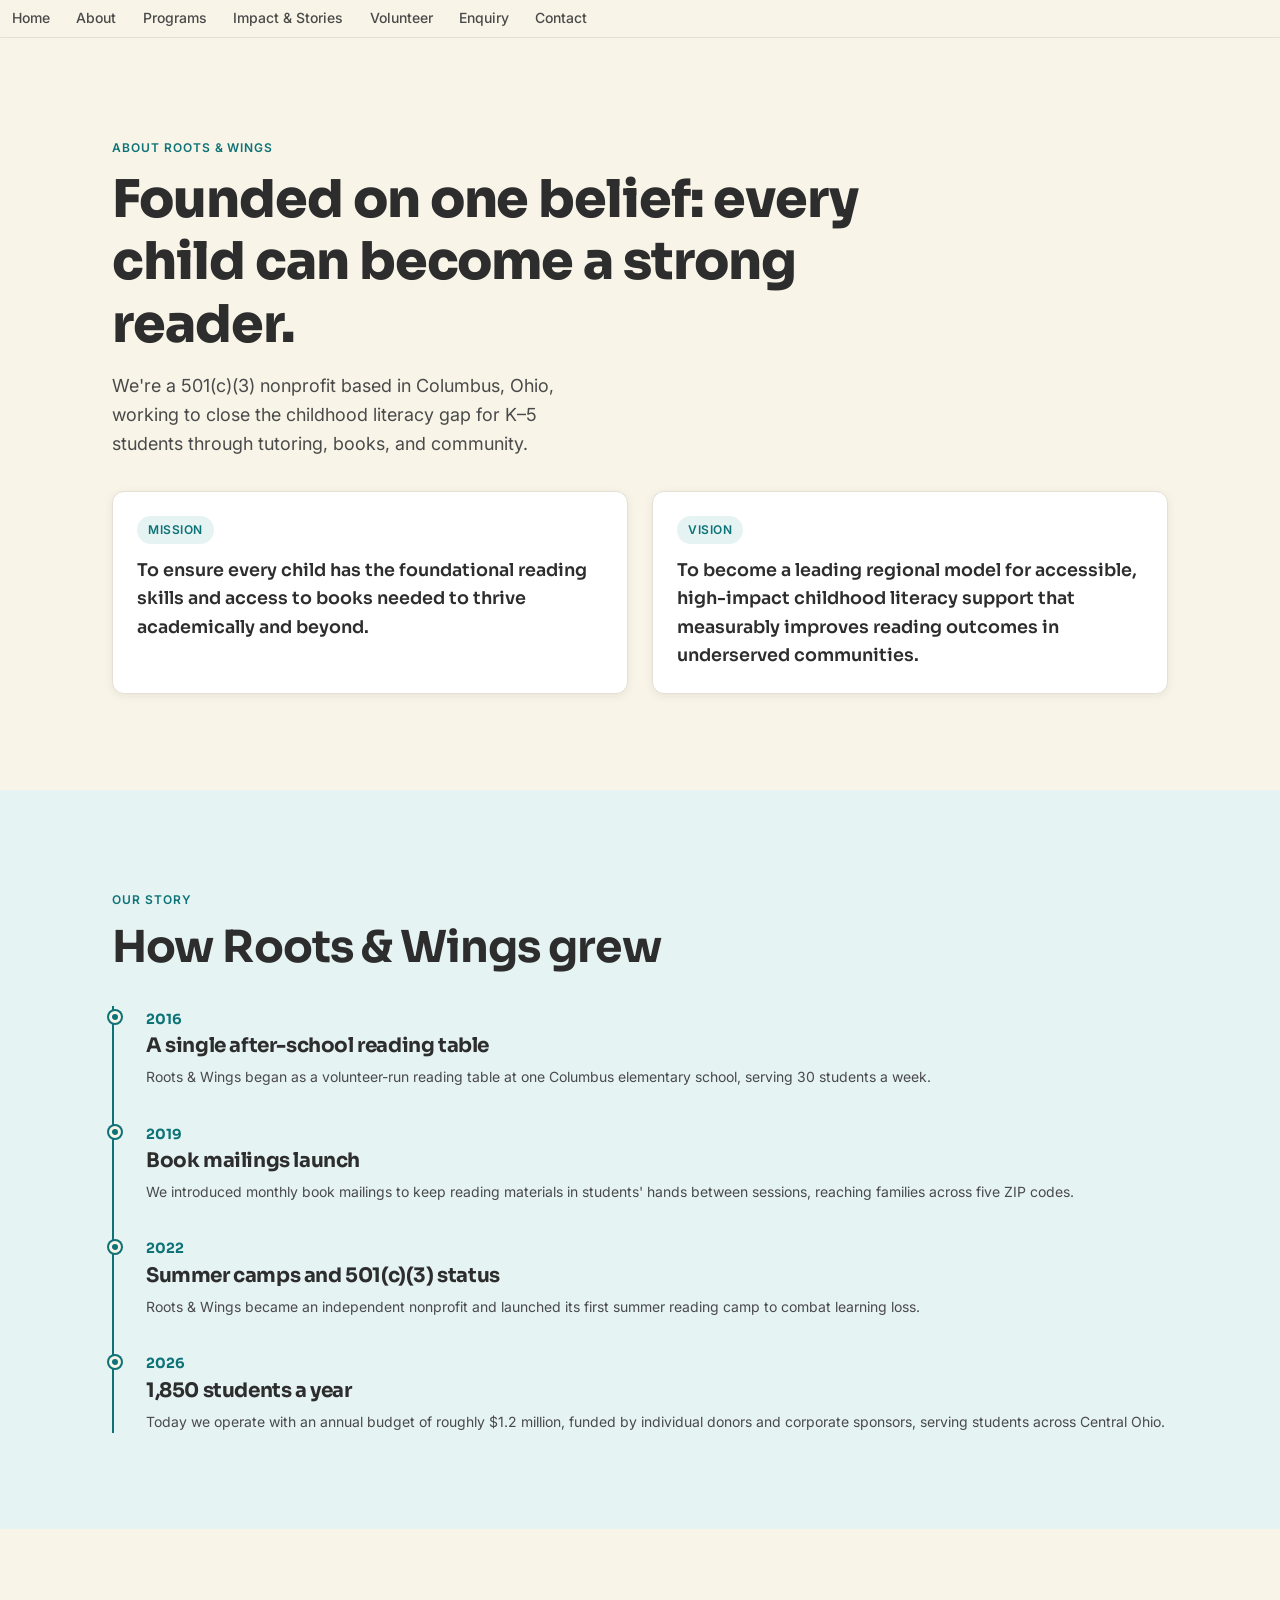
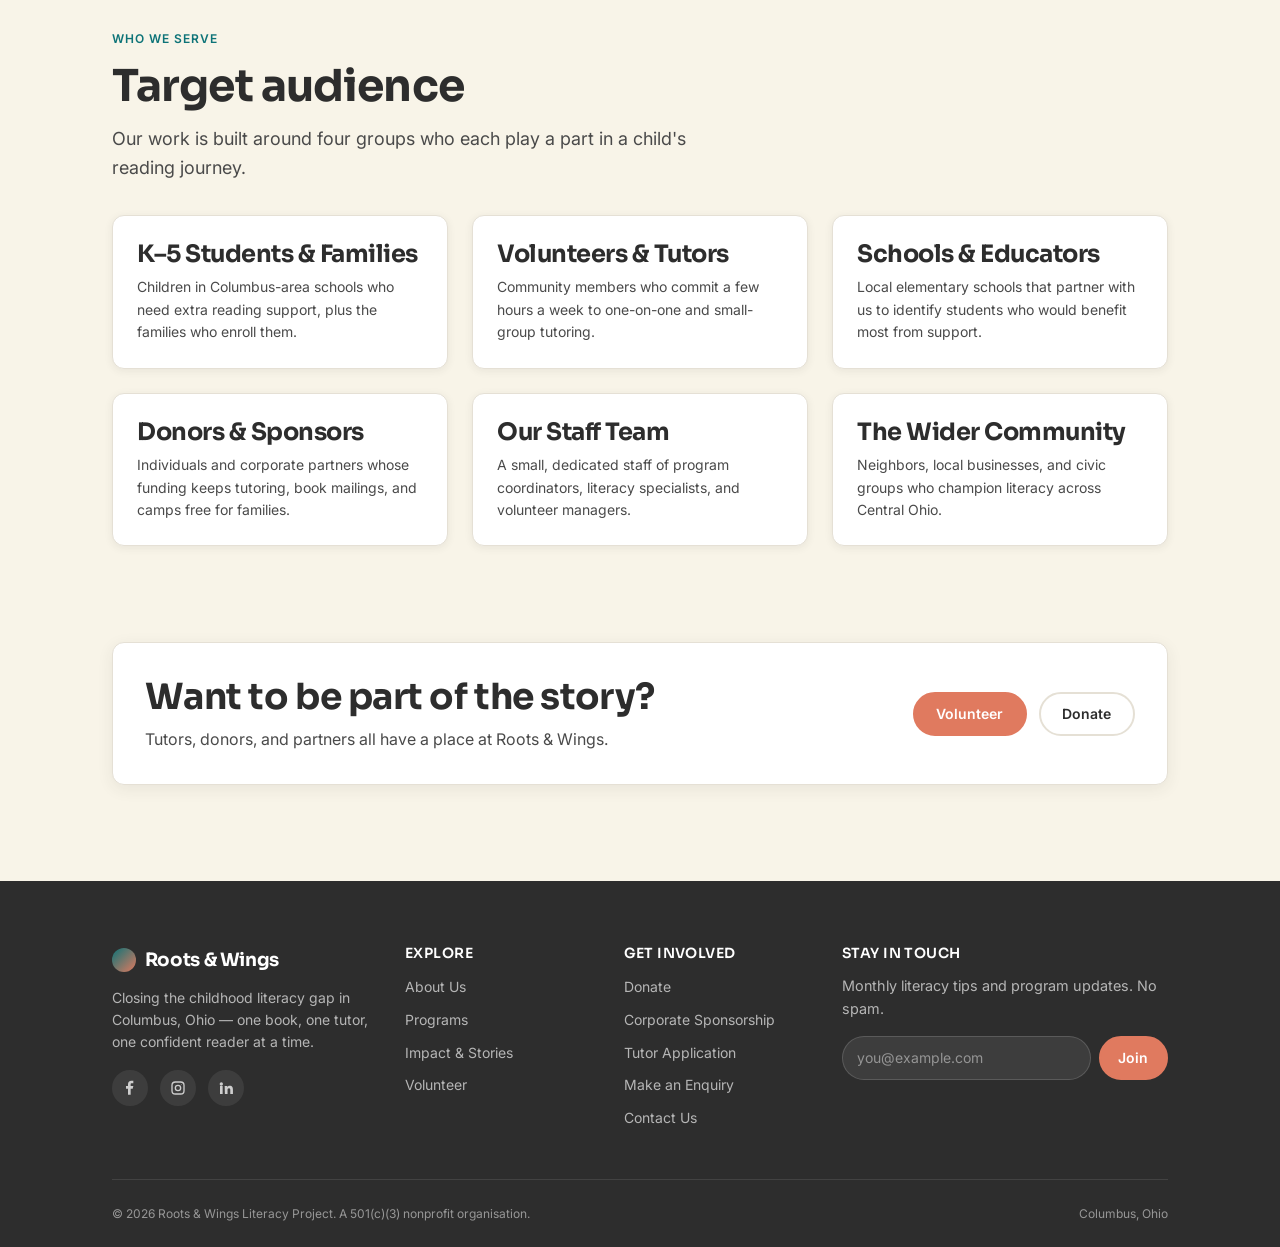
==== commit b2f959b2: "Add files via upload" ====
--- a/roots-and-wings-literacy-project/about.html
+++ b/roots-and-wings-literacy-project/about.html
@@ -13,23 +13,15 @@
 <body>
 
 <header class="site-header">
-  <nav class="nav">
-    <a href="index.html" class="brand"><span class="brand-mark" aria-hidden="true"></span>Roots &amp; Wings</a>
-    <button class="nav-toggle" aria-label="Toggle navigation menu" aria-expanded="false">
-      <span></span><span></span><span></span>
-    </button>
-    <ul class="nav-links">
-      <li><a href="index.html">Home</a></li>
-      <li><a href="about.html" aria-current="page">About</a></li>
-      <li><a href="programs.html">Programs</a></li>
-      <li><a href="impact.html">Impact &amp; Stories</a></li>
-      <li><a href="volunteer.html">Volunteer</a></li>
-      <li><a href="contact.html">Contact</a></li>
-    </ul>
-    <div class="nav-cta">
-      <a href="donate.html" class="btn btn-primary">Donate</a>
-    </div>
-  </nav>
+  <ul class="nav-links">
+  <li><a href="index.html">Home</a></li>
+  <li><a href="about.html">About</a></li>
+  <li><a href="programs.html">Programs</a></li>
+  <li><a href="impact.html">Impact &amp; Stories</a></li>
+  <li><a href="volunteer.html">Volunteer</a></li>
+  <li><a href="enquiry.html">Enquiry</a></li>
+  <li><a href="contact.html">Contact</a></li>
+</ul>
 </header>
 
 <main>
@@ -161,13 +153,16 @@
         </ul>
       </div>
       <div>
-        <h4>Get Involved</h4>
-        <ul class="footer-links">
-          <li><a href="donate.html">Donate</a></li>
-          <li><a href="donate.html#sponsor">Corporate Sponsorship</a></li>
-          <li><a href="volunteer.html">Tutor Application</a></li>
-          <li><a href="contact.html">Contact Us</a></li>
-        </ul>
+        <div>
+  <h4>Get Involved</h4>
+  <ul class="footer-links">
+    <li><a href="donate.html">Donate</a></li>
+    <li><a href="donate.html#sponsor">Corporate Sponsorship</a></li>
+    <li><a href="volunteer.html">Tutor Application</a></li>
+    <li><a href="enquiry.html">Make an Enquiry</a></li>
+    <li><a href="contact.html">Contact Us</a></li>
+  </ul>
+</div>
       </div>
       <div>
         <h4>Stay in touch</h4>
--- a/roots-and-wings-literacy-project/css/style.css
+++ b/roots-and-wings-literacy-project/css/style.css
@@ -1094,6 +1094,9 @@
 /* ------------------------------------------------------------
    20. REDUCED MOTION
    ------------------------------------------------------------ */
+/* ------------------------------------------------------------
+   20. REDUCED MOTION
+   ------------------------------------------------------------ */
 @media (prefers-reduced-motion: reduce) {
   html { scroll-behavior: auto; }
   *,
@@ -1108,3 +1111,155 @@
     transform: none;
   }
 }
+
+/* ============================================================
+   PART 3 ADDITIONS
+   ============================================================ */
+
+/* ---------- Form validation ---------- */
+.error-msg {
+  display: none;
+  color: #c0392b;
+  font-size: 0.85rem;
+  margin-top: 0.25rem;
+}
+
+input.is-invalid,
+select.is-invalid,
+textarea.is-invalid {
+  border-color: #c0392b !important;
+  box-shadow: 0 0 0 3px rgba(192, 57, 43, 0.15);
+}
+
+.char-count {
+  font-size: 0.8rem;
+  color: #666;
+  text-align: right;
+  display: block;
+  margin-top: 0.2rem;
+}
+
+/* ---------- Accordion ---------- */
+.accordion {
+  margin: 1.5rem 0;
+}
+
+.accordion-item {
+  border: 1px solid #e0e0e0;
+  border-radius: 8px;
+  margin-bottom: 0.6rem;
+  overflow: hidden;
+  background: #fff;
+}
+
+.accordion-header {
+  width: 100%;
+  text-align: left;
+  padding: 1rem 1.2rem;
+  background: none;
+  border: none;
+  font-weight: 600;
+  font-size: 1.05rem;
+  cursor: pointer;
+  display: flex;
+  justify-content: space-between;
+  align-items: center;
+  font-family: var(--font-body);
+  color: var(--charcoal);
+}
+
+.accordion-header::after {
+  content: "+";
+  font-size: 1.3rem;
+  transition: transform 0.25s;
+}
+
+.accordion-item.is-open .accordion-header::after {
+  content: "−";
+}
+
+.accordion-body {
+  max-height: 0;
+  overflow: hidden;
+  transition: max-height 0.35s ease;
+  padding: 0 1.2rem;
+}
+
+.accordion-item.is-open .accordion-body {
+  max-height: 500px;
+  padding-bottom: 1.2rem;
+}
+
+/* ---------- Lightbox ---------- */
+.lightbox {
+  position: fixed;
+  inset: 0;
+  background: rgba(0, 0, 0, 0.88);
+  display: flex;
+  align-items: center;
+  justify-content: center;
+  z-index: 9999;
+  opacity: 0;
+  pointer-events: none;
+  transition: opacity 0.25s;
+}
+
+.lightbox.is-open {
+  opacity: 1;
+  pointer-events: auto;
+}
+
+.lightbox img {
+  max-width: 92vw;
+  max-height: 88vh;
+  border-radius: 6px;
+  box-shadow: 0 10px 40px rgba(0, 0, 0, 0.5);
+}
+
+.lightbox-close {
+  position: absolute;
+  top: 1.2rem;
+  right: 1.5rem;
+  background: none;
+  border: none;
+  color: #fff;
+  font-size: 2.5rem;
+  cursor: pointer;
+  line-height: 1;
+}
+
+/* ---------- Search / Filter bar ---------- */
+.filter-bar {
+  display: flex;
+  flex-wrap: wrap;
+  gap: 0.8rem;
+  margin-bottom: 1.8rem;
+  align-items: center;
+}
+
+.filter-bar input[type="search"] {
+  flex: 1;
+  min-width: 200px;
+  padding: 0.7rem 1rem;
+  border: 1px solid #ccc;
+  border-radius: 6px;
+  background: var(--off-white);
+}
+
+.filter-btn {
+  padding: 0.55rem 1.1rem;
+  border: 1px solid #0D7377;
+  background: #fff;
+  color: #0D7377;
+  border-radius: 6px;
+  cursor: pointer;
+  font-weight: 500;
+  font-family: var(--font-body);
+  transition: all 0.2s ease;
+}
+
+.filter-btn.is-active,
+.filter-btn:hover {
+  background: #0D7377;
+  color: #fff;
+}
